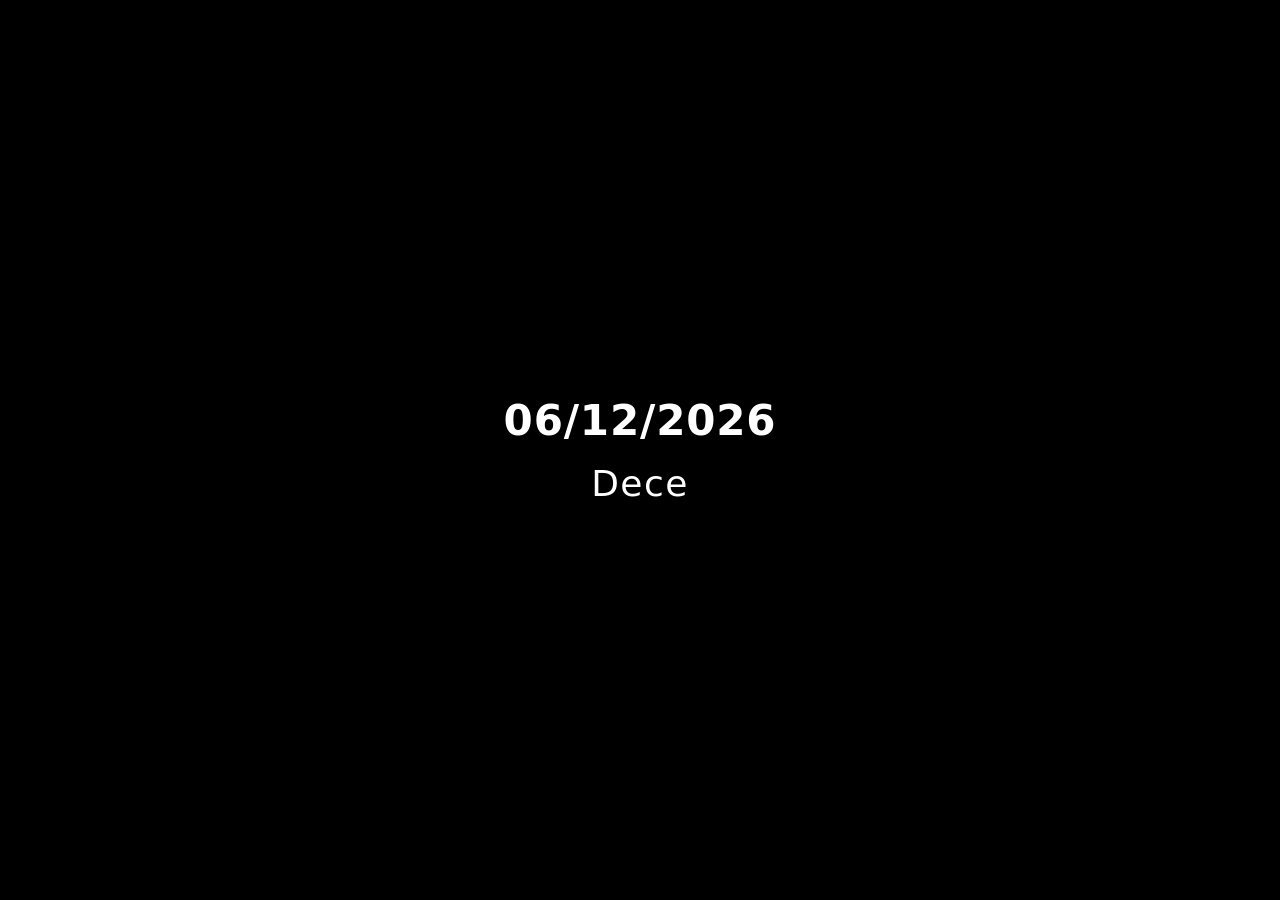
==== browny/index.html @ aa2cefcd "Add the Date Icon page at /browny/. Host the iPhone home-screen date page as browny/index.html so Gi" ====
<!DOCTYPE html>
<html lang="en-AU">
<head>
  <meta charset="utf-8" />
  <meta name="viewport" content="width=device-width, initial-scale=1, viewport-fit=cover" />
  <meta name="apple-mobile-web-app-capable" content="yes" />
  <meta name="apple-mobile-web-app-status-bar-style" content="black" />
  <meta name="apple-mobile-web-app-title" content="Date Icon" />
  <title>Date Icon</title>
  <style>
    * { box-sizing: border-box; margin: 0; padding: 0; }
    html, body {
      height: 100%;
      background: #000;
      color: #fff;
      font-family: -apple-system, system-ui, sans-serif;
      -webkit-user-select: none;
      user-select: none;
    }
    .wrap {
      min-height: 100%;
      display: flex;
      flex-direction: column;
      align-items: center;
      justify-content: center;
      padding: 24px;
      gap: 18px;
    }
    .date {
      font-size: 42px;
      font-weight: 600;
      letter-spacing: 0.02em;
    }
    .month {
      font-size: 36px;
      font-weight: 500;
      letter-spacing: 0.04em;
    }
  </style>
</head>
<body>
  <div class="wrap">
    <div class="date" id="date">—</div>
    <div class="month" id="month">—</div>
  </div>
  <script>
    const months4 = ["Janu","Febr","Marc","Apri","May","June","July","Augu","Sept","Octo","Nove","Dece"]
    function tick() {
      const now = new Date()
      const parts = new Intl.DateTimeFormat("en-AU", {
        timeZone: "Australia/Melbourne",
        day: "numeric",
        month: "numeric",
        year: "numeric"
      }).formatToParts(now)
      const day = parts.find(p => p.type === "day").value
      const monthNum = parts.find(p => p.type === "month").value
      const year = parts.find(p => p.type === "year").value
      const monthIndex = Number(monthNum) - 1
      document.getElementById("date").textContent = day + "/" + monthNum + "/" + year
      document.getElementById("month").textContent = months4[monthIndex]
    }
    tick()
    setInterval(tick, 30000)
    document.addEventListener("visibilitychange", function () {
      if (!document.hidden) tick()
    })
  </script>
</body>
</html>
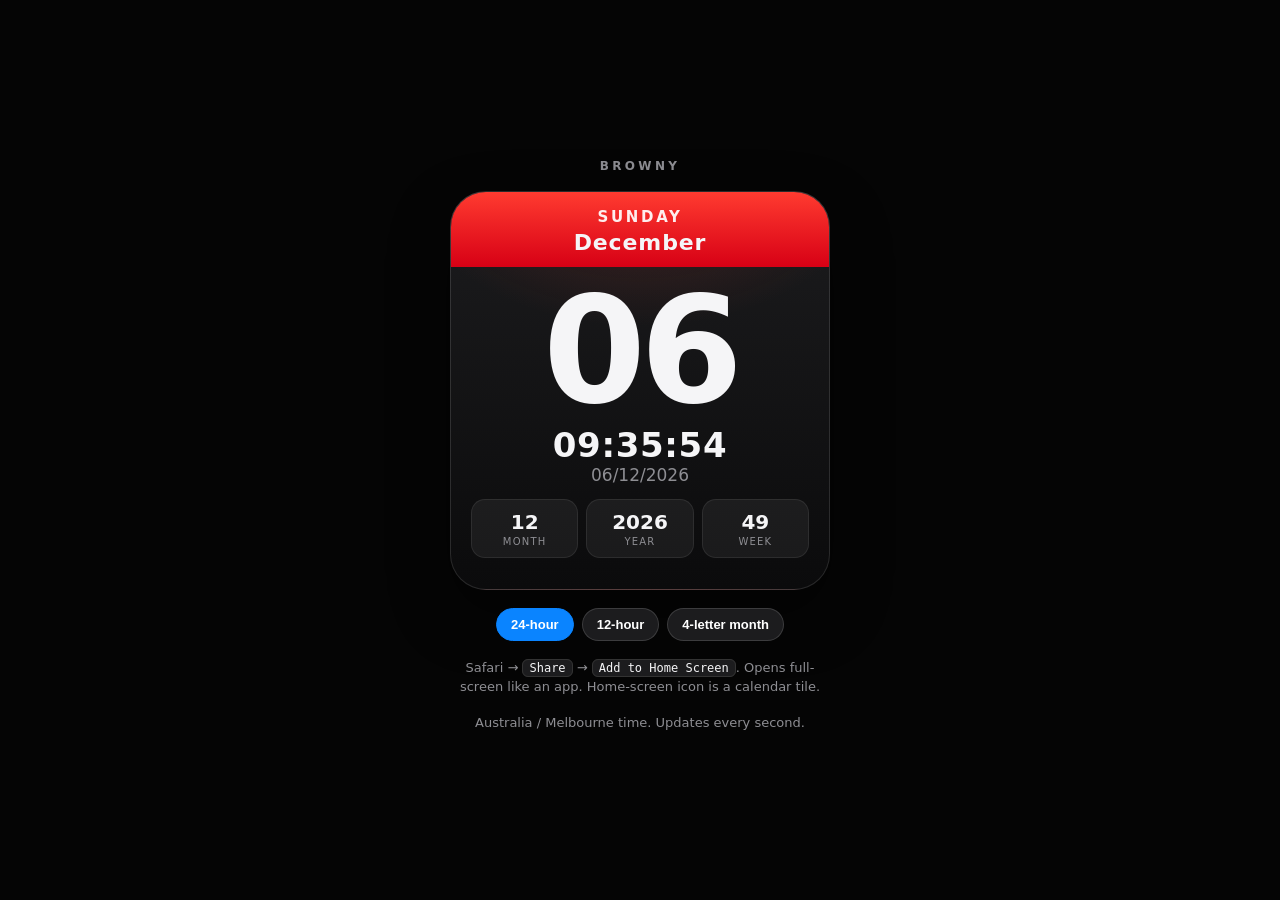
==== commit c0da95a8: "Build Browny date widget PWA and Scriptable script" ====
--- a/browny/index.html
+++ b/browny/index.html
@@ -3,68 +3,300 @@
 <head>
   <meta charset="utf-8" />
   <meta name="viewport" content="width=device-width, initial-scale=1, viewport-fit=cover" />
+  <meta name="theme-color" content="#000000" />
   <meta name="apple-mobile-web-app-capable" content="yes" />
-  <meta name="apple-mobile-web-app-status-bar-style" content="black" />
-  <meta name="apple-mobile-web-app-title" content="Date Icon" />
-  <title>Date Icon</title>
+  <meta name="mobile-web-app-capable" content="yes" />
+  <meta name="apple-mobile-web-app-status-bar-style" content="black-translucent" />
+  <meta name="apple-mobile-web-app-title" content="Browny" />
+  <meta name="description" content="Browny date widget — day, month number, year and full month name. Australia/Melbourne." />
+  <link rel="manifest" href="manifest.webmanifest" />
+  <link rel="apple-touch-icon" href="icon.svg" />
+  <link rel="icon" type="image/svg+xml" href="icon.svg" />
+  <title>Browny</title>
   <style>
+    :root {
+      --bg: #050505;
+      --card: rgba(22, 22, 24, 0.82);
+      --stroke: rgba(255,255,255,0.12);
+      --text: #f5f5f7;
+      --muted: #8e8e93;
+      --red: #ff453a;
+      --accent: #0a84ff;
+    }
     * { box-sizing: border-box; margin: 0; padding: 0; }
     html, body {
       height: 100%;
-      background: #000;
-      color: #fff;
-      font-family: -apple-system, system-ui, sans-serif;
+      background: var(--bg);
+      color: var(--text);
+      font-family: -apple-system, BlinkMacSystemFont, "SF Pro Display", "Segoe UI", system-ui, sans-serif;
       -webkit-user-select: none;
       user-select: none;
-    }
-    .wrap {
-      min-height: 100%;
+      -webkit-tap-highlight-color: transparent;
+    }
+    body {
+      min-height: 100dvh;
+      padding: env(safe-area-inset-top) env(safe-area-inset-right) env(safe-area-inset-bottom) env(safe-area-inset-left);
+    }
+    .page {
+      min-height: 100dvh;
       display: flex;
       flex-direction: column;
       align-items: center;
       justify-content: center;
-      padding: 24px;
+      padding: 20px 18px 28px;
       gap: 18px;
     }
-    .date {
-      font-size: 42px;
+    .brand {
+      letter-spacing: 0.28em;
+      font-size: 12px;
       font-weight: 600;
+      color: var(--muted);
+      text-transform: uppercase;
+    }
+    .widget {
+      width: min(92vw, 380px);
+      aspect-ratio: 1 / 1.05;
+      border-radius: 36px;
+      background:
+        radial-gradient(120% 80% at 50% -10%, rgba(255,69,58,0.22), transparent 55%),
+        linear-gradient(180deg, #1c1c1e 0%, #0b0b0c 100%);
+      border: 1px solid var(--stroke);
+      box-shadow: 0 24px 60px rgba(0,0,0,0.45);
+      display: flex;
+      flex-direction: column;
+      overflow: hidden;
+    }
+    .header {
+      background: linear-gradient(180deg, #ff3b30 0%, #d70015 100%);
+      padding: 16px 20px 12px;
+      text-align: center;
+    }
+    .weekday {
+      font-size: 15px;
+      font-weight: 700;
+      letter-spacing: 0.18em;
+      text-transform: uppercase;
+      color: rgba(255,255,255,0.92);
+    }
+    .month-full {
+      margin-top: 4px;
+      font-size: 22px;
+      font-weight: 700;
+      letter-spacing: 0.04em;
+    }
+    .body {
+      flex: 1;
+      display: flex;
+      flex-direction: column;
+      align-items: center;
+      justify-content: center;
+      padding: 8px 20px 18px;
+    }
+    .day-num {
+      font-size: 148px;
+      font-weight: 720;
+      line-height: 0.86;
+      letter-spacing: -0.04em;
+      font-variant-numeric: tabular-nums;
+    }
+    .time {
+      margin-top: 10px;
+      font-size: 34px;
+      font-weight: 600;
+      font-variant-numeric: tabular-nums;
       letter-spacing: 0.02em;
     }
-    .month {
-      font-size: 36px;
-      font-weight: 500;
-      letter-spacing: 0.04em;
+    .meta {
+      margin-top: 14px;
+      display: grid;
+      grid-template-columns: 1fr 1fr 1fr;
+      gap: 8px;
+      width: 100%;
+    }
+    .chip {
+      background: rgba(255,255,255,0.06);
+      border: 1px solid rgba(255,255,255,0.08);
+      border-radius: 14px;
+      padding: 10px 6px;
+      text-align: center;
+    }
+    .chip b {
+      display: block;
+      font-size: 20px;
+      font-weight: 700;
+      font-variant-numeric: tabular-nums;
+    }
+    .chip span {
+      display: block;
+      margin-top: 2px;
+      font-size: 10px;
+      letter-spacing: 0.12em;
+      text-transform: uppercase;
+      color: var(--muted);
+    }
+    .numeric {
+      font-size: 17px;
+      color: var(--muted);
+      font-variant-numeric: tabular-nums;
+    }
+    .hint {
+      max-width: 380px;
+      text-align: center;
+      color: var(--muted);
+      font-size: 13px;
+      line-height: 1.45;
+    }
+    .hint kbd {
+      color: var(--text);
+      background: #1c1c1e;
+      border: 1px solid #333;
+      border-radius: 6px;
+      padding: 1px 6px;
+      font-size: 12px;
+    }
+    .row {
+      display: flex;
+      gap: 8px;
+      flex-wrap: wrap;
+      justify-content: center;
+    }
+    button {
+      appearance: none;
+      border: 1px solid rgba(255,255,255,0.14);
+      background: #1c1c1e;
+      color: #fff;
+      border-radius: 999px;
+      padding: 8px 14px;
+      font-size: 13px;
+      font-weight: 600;
+    }
+    button.active { background: #0a84ff; border-color: #0a84ff; }
+    .installed .hint-install { display: none; }
+    @media (max-height: 700px) {
+      .day-num { font-size: 112px; }
+      .widget { aspect-ratio: 1 / 0.96; }
     }
   </style>
 </head>
 <body>
-  <div class="wrap">
-    <div class="date" id="date">—</div>
-    <div class="month" id="month">—</div>
+  <div class="page">
+    <div class="brand">Browny</div>
+    <section class="widget" aria-label="Date widget">
+      <div class="header">
+        <div class="weekday" id="weekday">—</div>
+        <div class="month-full" id="monthFull">—</div>
+      </div>
+      <div class="body">
+        <div class="day-num" id="day">—</div>
+        <div class="time" id="time">—</div>
+        <div class="numeric" id="numeric">—</div>
+        <div class="meta">
+          <div class="chip"><b id="monthNum">—</b><span>Month</span></div>
+          <div class="chip"><b id="year">—</b><span>Year</span></div>
+          <div class="chip"><b id="week">—</b><span>Week</span></div>
+        </div>
+      </div>
+    </section>
+    <div class="row">
+      <button id="btn24" class="active" type="button">24-hour</button>
+      <button id="btn12" type="button">12-hour</button>
+      <button id="btnShort" type="button">4-letter month</button>
+    </div>
+    <p class="hint hint-install">
+      Safari → <kbd>Share</kbd> → <kbd>Add to Home Screen</kbd>.
+      Opens full-screen like an app. Home-screen icon is a calendar tile.
+    </p>
+    <p class="hint">Australia / Melbourne time. Updates every second.</p>
   </div>
   <script>
-    const months4 = ["Janu","Febr","Marc","Apri","May","June","July","Augu","Sept","Octo","Nove","Dece"]
+    const TZ = "Australia/Melbourne";
+    const LOCALE = "en-AU";
+    const months4 = ["Janu","Febr","Marc","Apri","May","June","July","Augu","Sept","Octo","Nove","Dece"];
+    let use24 = true;
+    let shortMonth = false;
+
+    function part(parts, type) {
+      return parts.find(p => p.type === type)?.value || "";
+    }
+
+    function weekNumber(date) {
+      const tmp = new Date(Date.UTC(date.getFullYear(), date.getMonth(), date.getDate()));
+      const dayNum = tmp.getUTCDay() || 7;
+      tmp.setUTCDate(tmp.getUTCDate() + 4 - dayNum);
+      const yearStart = new Date(Date.UTC(tmp.getUTCFullYear(), 0, 1));
+      return Math.ceil((((tmp - yearStart) / 86400000) + 1) / 7);
+    }
+
     function tick() {
-      const now = new Date()
-      const parts = new Intl.DateTimeFormat("en-AU", {
-        timeZone: "Australia/Melbourne",
+      const now = new Date();
+      const parts = new Intl.DateTimeFormat(LOCALE, {
+        timeZone: TZ,
+        weekday: "long",
         day: "numeric",
         month: "numeric",
-        year: "numeric"
-      }).formatToParts(now)
-      const day = parts.find(p => p.type === "day").value
-      const monthNum = parts.find(p => p.type === "month").value
-      const year = parts.find(p => p.type === "year").value
-      const monthIndex = Number(monthNum) - 1
-      document.getElementById("date").textContent = day + "/" + monthNum + "/" + year
-      document.getElementById("month").textContent = months4[monthIndex]
-    }
-    tick()
-    setInterval(tick, 30000)
-    document.addEventListener("visibilitychange", function () {
-      if (!document.hidden) tick()
-    })
+        year: "numeric",
+        hour: "numeric",
+        minute: "2-digit",
+        second: "2-digit",
+        hour12: !use24
+      }).formatToParts(now);
+      const monthFullParts = new Intl.DateTimeFormat(LOCALE, {
+        timeZone: TZ, month: "long"
+      }).formatToParts(now);
+
+      const day = part(parts, "day");
+      const monthNum = part(parts, "month");
+      const year = part(parts, "year");
+      const weekday = part(parts, "weekday");
+      const monthIndex = Number(monthNum) - 1;
+      const monthName = shortMonth ? months4[monthIndex] : part(monthFullParts, "month");
+
+      let hour = part(parts, "hour");
+      const minute = part(parts, "minute");
+      const second = part(parts, "second");
+      const dayPeriod = part(parts, "dayPeriod");
+      const time = use24
+        ? hour.padStart(2, "0") + ":" + minute + ":" + second
+        : hour + ":" + minute + ":" + second + (dayPeriod ? " " + dayPeriod : "");
+
+      document.getElementById("weekday").textContent = weekday;
+      document.getElementById("monthFull").textContent = monthName;
+      document.getElementById("day").textContent = day;
+      document.getElementById("time").textContent = time;
+      document.getElementById("numeric").textContent = day + "/" + monthNum + "/" + year;
+      document.getElementById("monthNum").textContent = monthNum;
+      document.getElementById("year").textContent = year;
+      document.getElementById("week").textContent = String(weekNumber(now));
+    }
+
+    document.getElementById("btn24").onclick = () => {
+      use24 = true;
+      document.getElementById("btn24").classList.add("active");
+      document.getElementById("btn12").classList.remove("active");
+      tick();
+    };
+    document.getElementById("btn12").onclick = () => {
+      use24 = false;
+      document.getElementById("btn12").classList.add("active");
+      document.getElementById("btn24").classList.remove("active");
+      tick();
+    };
+    document.getElementById("btnShort").onclick = (e) => {
+      shortMonth = !shortMonth;
+      e.currentTarget.classList.toggle("active", shortMonth);
+      tick();
+    };
+
+    tick();
+    setInterval(tick, 1000);
+    document.addEventListener("visibilitychange", () => { if (!document.hidden) tick(); });
+
+    if (window.matchMedia("(display-mode: standalone)").matches || window.navigator.standalone) {
+      document.body.classList.add("installed");
+    }
+    if ("serviceWorker" in navigator) {
+      navigator.serviceWorker.register("./sw.js").catch(() => {});
+    }
   </script>
 </body>
 </html>
